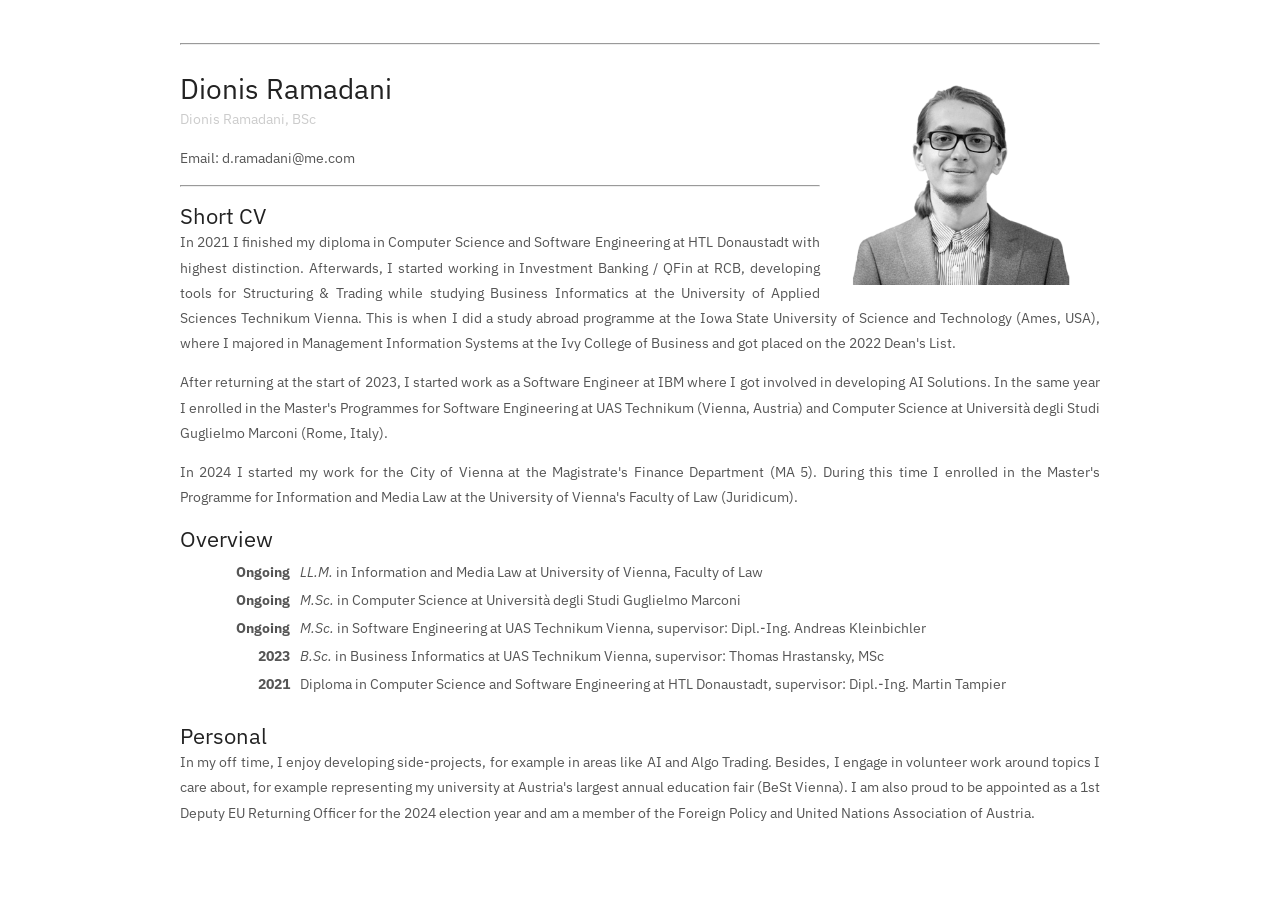
==== index.html @ cc056536 "Added master supervisor" ====
<!DOCTYPE html PUBLIC "-//W3C//DTD XHTML 1.0 Strict//EN" "http://www.w3.org/TR/xhtml1/DTD/xhtml1-strict.dtd">
<html xml:lang="en">

<head>
  <meta http-equiv="Content-Type" content="text/html; charset=utf-8">
  <meta name="keywords" content="">
  <meta name="description" content="">
  <title>Homepage of Dionis Ramadani</title>
  <link rel="icon" type="image/x-icon" href="index_files/favicon.ico">
  <link href='https://fonts.googleapis.com/css?family=IBM Plex Sans' rel='stylesheet'>
  <link href="index_files/style.css" rel="stylesheet" type="text/css" media="screen">

</head>

<body>
  <div id="page">
    <br>
  </div>

  <div id="page">
    <br><hr><br>
    <img src="index_files/Img_RAMA.png" alt="Dionis Ramadani" height="200" width="250">
    <h1>Dionis Ramadani<br></h1>
    <p class="subheading">Dionis Ramadani, BSc<br></p>
    <p>
      Email: d.ramadani@me.com
      <br><hr>
    </p>
  </div>

  <div id="wrapper">

    <div id="page">
      <h3>Short CV</h3>
      <p>In 2021 I finished my diploma in Computer Science and Software
        Engineering at HTL Donaustadt with highest distinction. Afterwards, I
        started working in Investment Banking / QFin at RCB, developing tools for Structuring & Trading while studying
        Business Informatics at the University of Applied Sciences Technikum 
        Vienna. This is when I did a study abroad programme at the Iowa State
        University of Science and Technology (Ames, USA), where I majored in 
        Management Information Systems at the Ivy College of Business and got placed on the 2022 Dean's List.
      </p>
      <p>
        After returning at the start of 2023, I started work as a Software Engineer at IBM where I got
        involved in developing AI Solutions. In the same year I enrolled in the
        Master's Programmes for Software Engineering at UAS Technikum (Vienna, Austria) and
        Computer Science at Università degli Studi Guglielmo Marconi (Rome, Italy). 
      </p>
      <p>
        In 2024 I started my work for the City of Vienna at the Magistrate's
        Finance Department (MA 5). During this time I enrolled in the Master's
        Programme for Information and Media Law at the University of Vienna's
        Faculty of Law (Juridicum).
      </p>
      <h3>Overview<br></h3>
      <div>
        <table border="0" cellpadding="0" cellspacing="10" height="100%" width="101%">
          <tbody>
            <tr>
              <td align="right" valign="top" width="100"><b>Ongoing</b><br></td>
              <td valign="top"><i>LL.M.&nbsp;</i>in Information and Media Law at University of Vienna, Faculty of
                Law&nbsp;</td>
            </tr>
            <tr>
              <td align="right" valign="top" width="100"><b>Ongoing</b></td>
              <td valign="top"><i>M.Sc.&nbsp;</i>in Computer Science at Università degli Studi Guglielmo Marconi
              </td>
            </tr>
            <tr>
              <td align="right" valign="top"><b>Ongoing</b></td>
              <td valign="top"><i>M.Sc.&nbsp;</i>in Software Engineering at UAS Technikum Vienna, supervisor:
                Dipl.-Ing. Andreas Kleinbichler
              </td>
            </tr>
            <tr>
              <td align="right" valign="top"><b>2023</b></td>
              <td valign="top"><i>B.Sc.&nbsp;</i>in Business Informatics at
                UAS Technikum Vienna, supervisor: Thomas Hrastansky, MSc</td>
            </tr>
            <tr>
              <td align="right" valign="top"><b>2021</b></td>
              <td valign="top">Diploma in Computer Science and Software Engineering at HTL Donaustadt, supervisor:
                Dipl.-Ing. Martin Tampier <!-- <br>Thesis: <i>Development of a Gesture-based Human Interface Device via Edge Machine Learning</i> <br>Supervisor:
                Dipl.-Ing. Martin Tampier<br></td> -->
            </tr>
          </tbody>
        </table>
      </div>
      <br>
      <h3>Personal<br></h3>
      <p>
        In my off time, I enjoy developing side-projects, for example in
        areas like AI and Algo Trading.
        Besides, I engage in volunteer work around topics I care about, for
        example representing my university at Austria's largest annual education fair
        (BeSt Vienna).&nbsp;I am also proud to be appointed as a 1st
        Deputy EU Returning Officer for the 2024 election year and am a member
        of the Foreign Policy and United Nations Association of Austria.
        <br>
      </p>
    </div>
  </div>
</body>
</html>
---- index_files/style.css ----
/*
Design by Free CSS Templates
http://www.freecsstemplates.org
Released for free under a Creative Commons Attribution 2.5 License
*/

body {
	margin: 0;
	padding: 0;
	background-color: #FFF; 
	font-family: century gothic, 'IBM Plex Sans', sans-serif;
	font-size: 14px;
	color: #555;
	
}

h1, h2, h3 {
	margin: 0;
	padding: 0;
	font-weight: normal;
	color: #222;
}

h1 {
	font-size: 2em;
}

h2 {
	font-size: 2.4em;
}

h3 {
	font-size: 1.6em;
}

p, ul, ol {
	margin-top: 0;
	line-height: 180%;
	text-align: justify;
}

#my {
    -moz-transform: rotate(180deg);
    -webkit-transform: rotate(180deg);
    transform: rotate(180deg);
}
#my > li {
    -moz-transform: rotate(-180deg);
    -webkit-transform: rotate(-180deg);
    transform: rotate(-180deg);
}



a {
	text-decoration: none;
	color: #117;
}

a:hover {
	text-decoration: underline;
}

img {
	float: right;
	margin: 15px;
}

img.border {
	border: 6px solid #EFF;
}

img.alignleft {
	float: left;
	margin-right: 25px;
}

img.alignright {
	float: right;
}

img.aligncenter {
	margin: 0px auto;
}

#wrapper {
	/*background: url(security.jpg) repeat-x left top;*/
}

/* Header */

#header {
	width: 780px;
	height: 63px;
	margin: 0 auto;
}

#logo {
	float: left;
	width: 660px;
	height: 63px;
}

#logo h1 {
	margin: 0;
	padding: 5px 0px 0px 30px;
}

#logo h1 {
	float: left;
	letter-spacing: -1px;
	text-transform: lowercase;
	text-shadow: #FFF -1px 1px 2px;
	font-family: century gothic, Georgia, "Times New Roman", Times, serif;
	font-size: 42px;
	color: #222;
}

#logo a {
	text-decoration: none;
	color: #222;
}

#search {
	float: right;
	width: 320px;
	height: 63px;
}

#search form {
	padding: 18px 0px 0px 80px;
}

#search fieldset {
	margin: 0;
	padding: 0;
	border: none;
}

#search-text {
	width: 195px;
	padding: 6px 10px;
	border: 1px solid #EEE;
	background: #FFF;
	text-transform: lowercase;
	font: normal 11px century gothic, Arial, Helvetica, sans-serif;
	color: #778;
}

#search-submit {
	display: none;
}

.subheading {
	color:#CCC
}

/* Menu */

#menu {
	width: 780px;
	height: 46px;
	margin: 0 auto;
	padding: 15px 0px 0px 0px;
}

#menu ul {
	margin: 0;
	padding: 0px 0px 0px 4px;
	list-style: none;
	line-height: normal;
}

#menu li {
	float: left;
}

#menu a {
	display: block;
	float: left;
	height: 26px;
	padding: 8px 30px 0px 30px;
	text-decoration: none;
	font-family: century gothic, Arial, Helvetica, sans-serif;
	font-size: 16px;
	color: #111;
	border: none;
}

#menu li.current_page_item {
	background: #12A;
	font-weight: bold;
}

#menu .current_page_item a {
	background: #16A;
	color: #FFF;
}

#menu a:hover {
	text-decoration: none;
}

#splash {
	width: 780px;
	height: 340px;
	margin: 0px auto;
	background: url(images/img06.jpg) no-repeat left top;
}

/* Page */

#page {
	width: 920px;
	margin: 0 auto;
	padding: 0;
 
}

#page-bgtop {
}

#page-bgbtm {
	margin: 0px;
	padding: 20px 30px 0px 30px;
}

/* Content */

#content {
	float: left;
	width: 540px;
	padding: 0px 0px 0px 20px;
}

.post {
	padding-top: 20px;
	padding-bottom: 10px;
}

.post .title {
	margin: 0px;
	padding-bottom: 10px;
	letter-spacing: -1px;
}

.post .title a {
	color: #222;
	text-decoration: none;
	border: none;
}

.post .meta {
	border-top: 1px solid #EEE;
	border-bottom: 1px solid #EEE;
	padding: 5px 0px;
	text-align: left;
	font-family: century gothic, Arial, Helvetica, sans-serif;
	font-size: 11px;
	font-style: italic;
}

.post .meta a {
}

.post .entry {
	text-align: justify;
	margin-bottom: 25px;
	padding: 10px 0px 10px 0px;
}

.links {
	display: block;
	width: 96px;
	padding: 2px 0px 2px 0px;
	background: #A30;
	text-align: center;
	text-transform: uppercase;
	font-size: 10px;
	color: #FFF;
}

/* Sidebar */

#sidebar {
	float: right;
	width: 330px;
	padding: 20px 0px 0px 0px;
}

#sidebar ul {
	margin: 0;
	padding: 0;
	list-style: none;
}

#sidebar li {
	margin: 0;
	padding: 0;
}

#sidebar li ul {
	margin: 0px 15px;
	padding-bottom: 30px;
}

#sidebar li li {
	padding-left: 15px;
	line-height: 35px;
	border-bottom: 1px solid #EEE;
}

#sidebar li li span {
	display: block;
	margin-top: -20px;
	padding: 0;
	font-size: 11px;
	font-style: italic;
}

#sidebar h2 {
	height: 38px;
	margin-bottom: 20px;
	padding: 12px 0px 0px 15px;
	letter-spacing: -1px;
	font-size: 28px;
	color: #222;
}

#sidebar p {
	margin: 0 0px;
	padding: 0px 20px 20px 20px;
	text-align: justify;
}

#sidebar a {
	border: none;
}

#sidebar a:hover {
	text-decoration: underline;
}

/* Calendar */

#calendar {
}

#calendar_wrap {
	padding: 20px;
}

#calendar table {
	width: 100%;
}

#calendar tbody td {
	text-align: center;
}

#calendar #next {
	text-align: right;
}

/* Footer */

#footer-wrapper {
	overflow: hidden;
	padding: 0px 0px 0px 0px;
	background: #222 url(images/img02.jpg) repeat-x left top;
}

#footer {
	clear: both;
	width: 980px;
	height: 100px;
	margin: 20px auto 0px auto;
	font-family: century gothic, Arial, Helvetica, sans-serif;
}

#footer p {
	margin: 0;
	padding: 30px 0px 0px 0px;
	line-height: normal;
	font-size: 10px;
	text-transform: uppercase;
	text-align: center;
	color: #654;
}

#footer a {
	color: #654;
}


#three-columns {
	width: 900px;
	margin: 0px auto 30px auto;
	padding: 50px 0px 30px 0px;
}

#three-columns ul {
	margin: 0px;
	padding: 0px;
	list-style: none;
}

#three-columns li {
	padding: 4px 0px 6px 0px;
	border-bottom: 1px solid #221;
}

#three-columns h2 {
 	padding: 0px 0px 20px 0px;
	font-size: 28px;
	color: #BA9;
}

#column1 {
	float: left;
	width: 280px;
	margin-right: 30px;
}

#column2 {
	float: left;
	width: 280px;
}

#column3 {
	float: right;
	width: 280px;
}
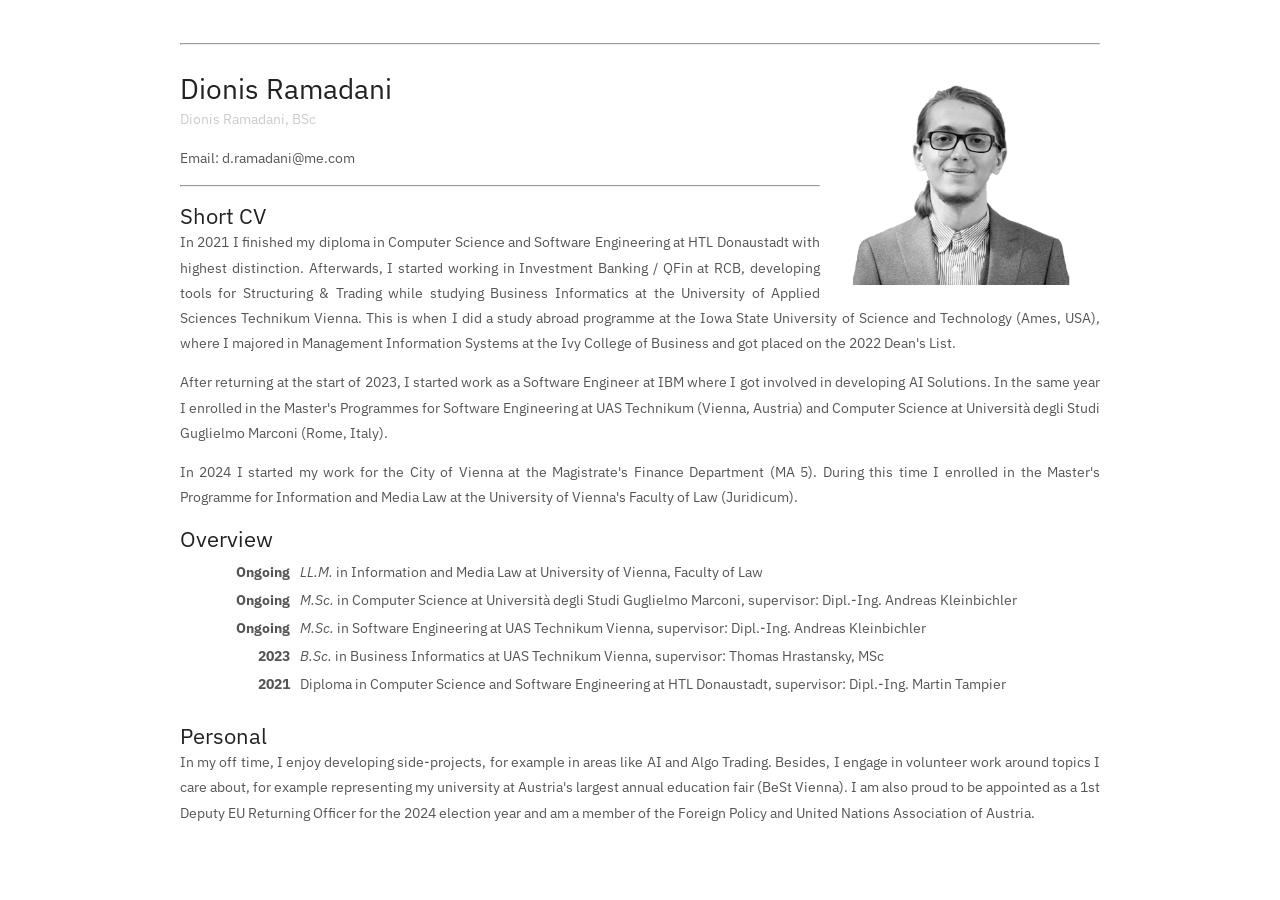
==== commit 522c4b3b: "Added supervisor for Marconi" ====
--- a/index.html
+++ b/index.html
@@ -63,7 +63,8 @@
             </tr>
             <tr>
               <td align="right" valign="top" width="100"><b>Ongoing</b></td>
-              <td valign="top"><i>M.Sc.&nbsp;</i>in Computer Science at Università degli Studi Guglielmo Marconi
+              <td valign="top"><i>M.Sc.&nbsp;</i>in Computer Science at Università degli Studi Guglielmo Marconi, supervisor:
+                Dipl.-Ing. Andreas Kleinbichler
               </td>
             </tr>
             <tr>
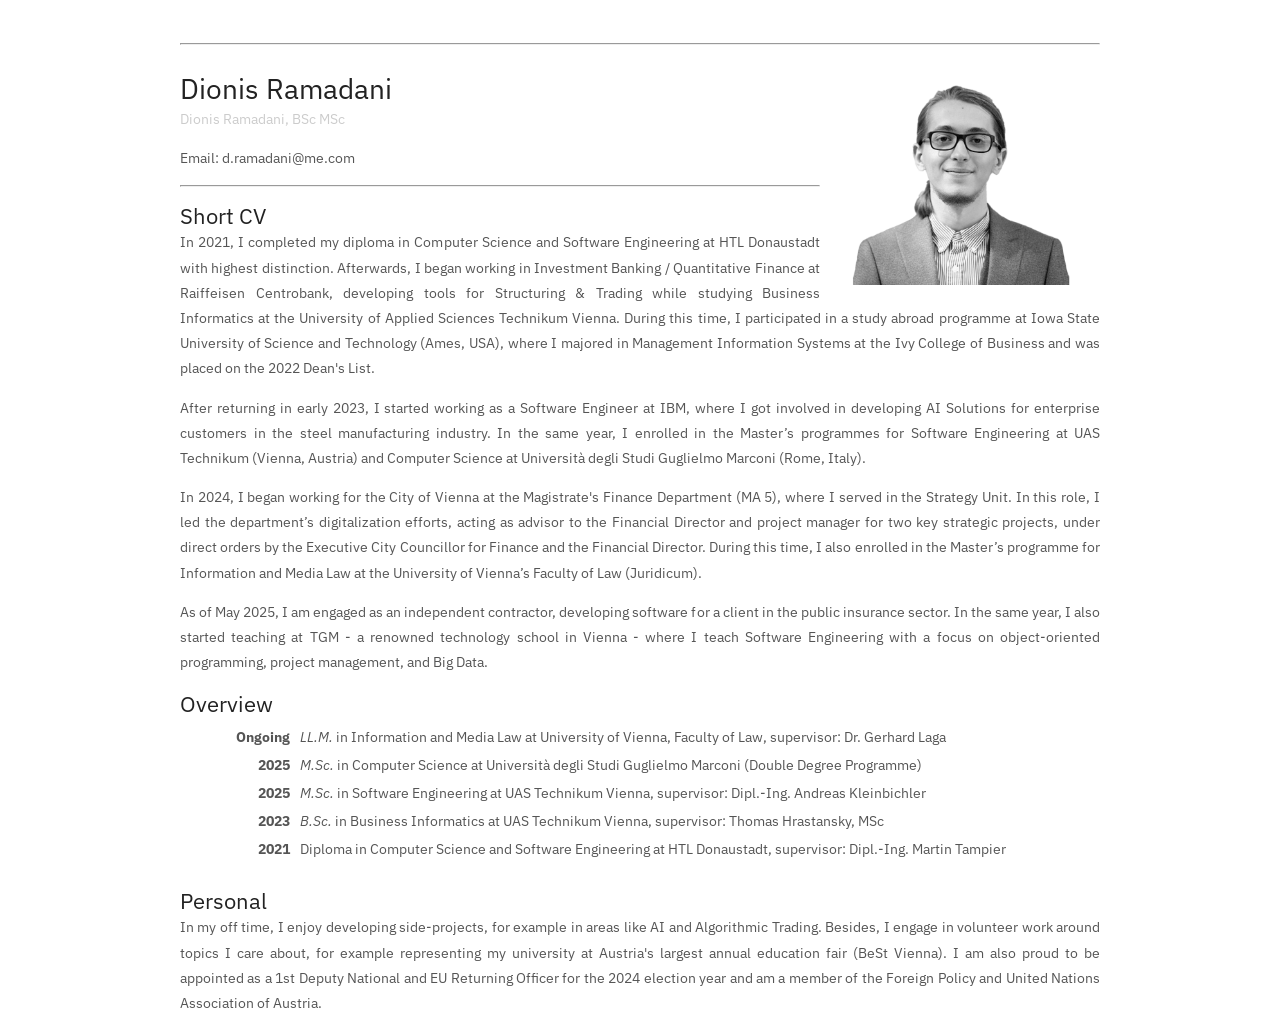
==== commit 708084f2: "June Updates" ====
--- a/index.html
+++ b/index.html
@@ -21,7 +21,7 @@
     <br><hr><br>
     <img src="index_files/Img_RAMA.png" alt="Dionis Ramadani" height="200" width="250">
     <h1>Dionis Ramadani<br></h1>
-    <p class="subheading">Dionis Ramadani, BSc<br></p>
+    <p class="subheading">Dionis Ramadani, BSc MSc<br></p>
     <p>
       Email: d.ramadani@me.com
       <br><hr>
@@ -32,25 +32,26 @@
 
     <div id="page">
       <h3>Short CV</h3>
-      <p>In 2021 I finished my diploma in Computer Science and Software
-        Engineering at HTL Donaustadt with highest distinction. Afterwards, I
-        started working in Investment Banking / QFin at RCB, developing tools for Structuring & Trading while studying
-        Business Informatics at the University of Applied Sciences Technikum 
-        Vienna. This is when I did a study abroad programme at the Iowa State
-        University of Science and Technology (Ames, USA), where I majored in 
-        Management Information Systems at the Ivy College of Business and got placed on the 2022 Dean's List.
+      <p>
+        In 2021, I completed my diploma in Computer Science and Software Engineering at HTL Donaustadt with highest distinction. 
+        Afterwards, I began working in Investment Banking / Quantitative Finance at Raiffeisen Centrobank, developing tools for Structuring & Trading while studying 
+        Business Informatics at the University of Applied Sciences Technikum Vienna. During this time, I participated in a study abroad programme at Iowa State University of Science and Technology (Ames, USA), 
+        where I majored in Management Information Systems at the Ivy College of Business and was placed on the 2022 Dean's List.
       </p>
       <p>
-        After returning at the start of 2023, I started work as a Software Engineer at IBM where I got
-        involved in developing AI Solutions. In the same year I enrolled in the
-        Master's Programmes for Software Engineering at UAS Technikum (Vienna, Austria) and
-        Computer Science at Università degli Studi Guglielmo Marconi (Rome, Italy). 
+        After returning in early 2023, I started working as a Software Engineer at IBM, where I got involved in developing AI Solutions for enterprise customers in the steel manufacturing industry. 
+        In the same year, I enrolled in the Master’s programmes for Software Engineering at UAS Technikum (Vienna, Austria) and 
+        Computer Science at Università degli Studi Guglielmo Marconi (Rome, Italy).
       </p>
       <p>
-        In 2024 I started my work for the City of Vienna at the Magistrate's
-        Finance Department (MA 5). During this time I enrolled in the Master's
-        Programme for Information and Media Law at the University of Vienna's
-        Faculty of Law (Juridicum).
+        In 2024, I began working for the City of Vienna at the Magistrate's Finance Department (MA 5), where I served in the Strategy Unit. 
+        In this role, I led the department’s digitalization efforts, acting as advisor to the Financial Director and project manager for two key strategic projects, 
+        under direct orders by the Executive City Councillor for Finance and the Financial Director. 
+        During this time, I also enrolled in the Master’s programme for Information and Media Law at the University of Vienna’s Faculty of Law (Juridicum).
+      </p>
+      <p>
+        As of May 2025, I am engaged as an independent contractor, developing software for a client in the public insurance sector. 
+        In the same year, I also started teaching at TGM - a renowned technology school in Vienna - where I teach Software Engineering with a focus on object-oriented programming, project management, and Big Data.
       </p>
       <h3>Overview<br></h3>
       <div>
@@ -59,16 +60,16 @@
             <tr>
               <td align="right" valign="top" width="100"><b>Ongoing</b><br></td>
               <td valign="top"><i>LL.M.&nbsp;</i>in Information and Media Law at University of Vienna, Faculty of
-                Law&nbsp;</td>
+                Law, supervisor:
+                Dr. Gerhard Laga</td>
             </tr>
             <tr>
-              <td align="right" valign="top" width="100"><b>Ongoing</b></td>
-              <td valign="top"><i>M.Sc.&nbsp;</i>in Computer Science at Università degli Studi Guglielmo Marconi, supervisor:
-                Dipl.-Ing. Andreas Kleinbichler
+              <td align="right" valign="top" width="100"><b>2025</b></td>
+              <td valign="top"><i>M.Sc.&nbsp;</i>in Computer Science at Università degli Studi Guglielmo Marconi (Double Degree Programme)
               </td>
             </tr>
             <tr>
-              <td align="right" valign="top"><b>Ongoing</b></td>
+              <td align="right" valign="top"><b>2025</b></td>
               <td valign="top"><i>M.Sc.&nbsp;</i>in Software Engineering at UAS Technikum Vienna, supervisor:
                 Dipl.-Ing. Andreas Kleinbichler
               </td>
@@ -91,11 +92,11 @@
       <h3>Personal<br></h3>
       <p>
         In my off time, I enjoy developing side-projects, for example in
-        areas like AI and Algo Trading.
+        areas like AI and Algorithmic Trading.
         Besides, I engage in volunteer work around topics I care about, for
         example representing my university at Austria's largest annual education fair
         (BeSt Vienna).&nbsp;I am also proud to be appointed as a 1st
-        Deputy EU Returning Officer for the 2024 election year and am a member
+        Deputy National and EU Returning Officer for the 2024 election year and am a member
         of the Foreign Policy and United Nations Association of Austria.
         <br>
       </p>
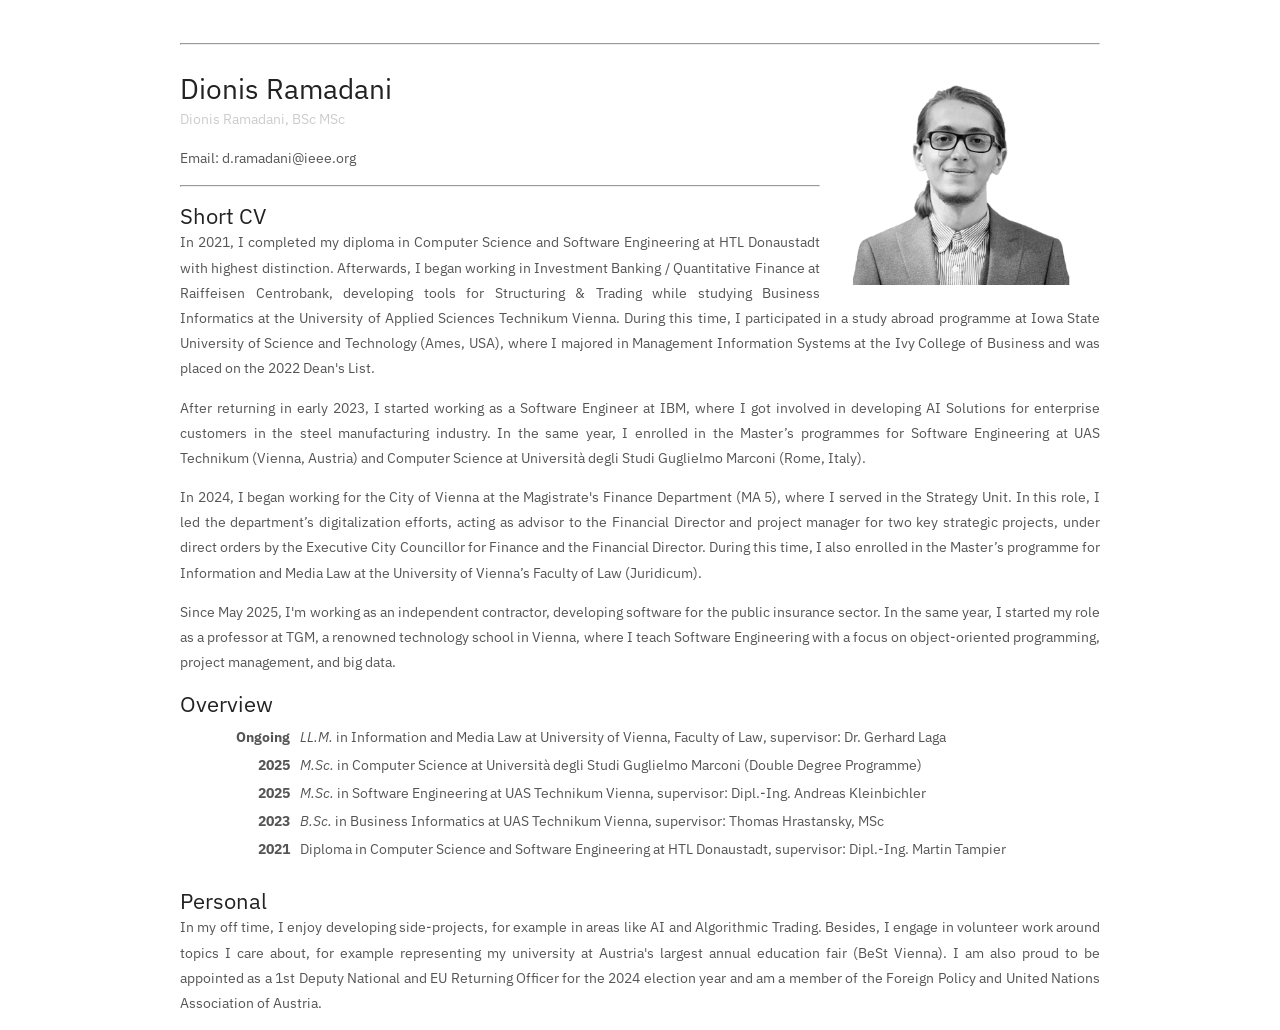
==== commit 5f9782e9: "Minor changes, changed e-mail" ====
--- a/index.html
+++ b/index.html
@@ -23,7 +23,7 @@
     <h1>Dionis Ramadani<br></h1>
     <p class="subheading">Dionis Ramadani, BSc MSc<br></p>
     <p>
-      Email: d.ramadani@me.com
+      Email: d.ramadani@ieee.org
       <br><hr>
     </p>
   </div>
@@ -50,9 +50,8 @@
         During this time, I also enrolled in the Master’s programme for Information and Media Law at the University of Vienna’s Faculty of Law (Juridicum).
       </p>
       <p>
-        As of May 2025, I am engaged as an independent contractor, developing software for a client in the public insurance sector. 
-        In the same year, I also started teaching at TGM - a renowned technology school in Vienna - where I teach Software Engineering with a focus on object-oriented programming, project management, and Big Data.
-      </p>
+        Since May 2025, I'm working as an independent contractor, developing software for the public insurance sector. 
+        In the same year, I started my role as a professor at TGM, a renowned technology school in Vienna, where I teach Software Engineering with a focus on object-oriented programming, project management, and big data.</p>
       <h3>Overview<br></h3>
       <div>
         <table border="0" cellpadding="0" cellspacing="10" height="100%" width="101%">
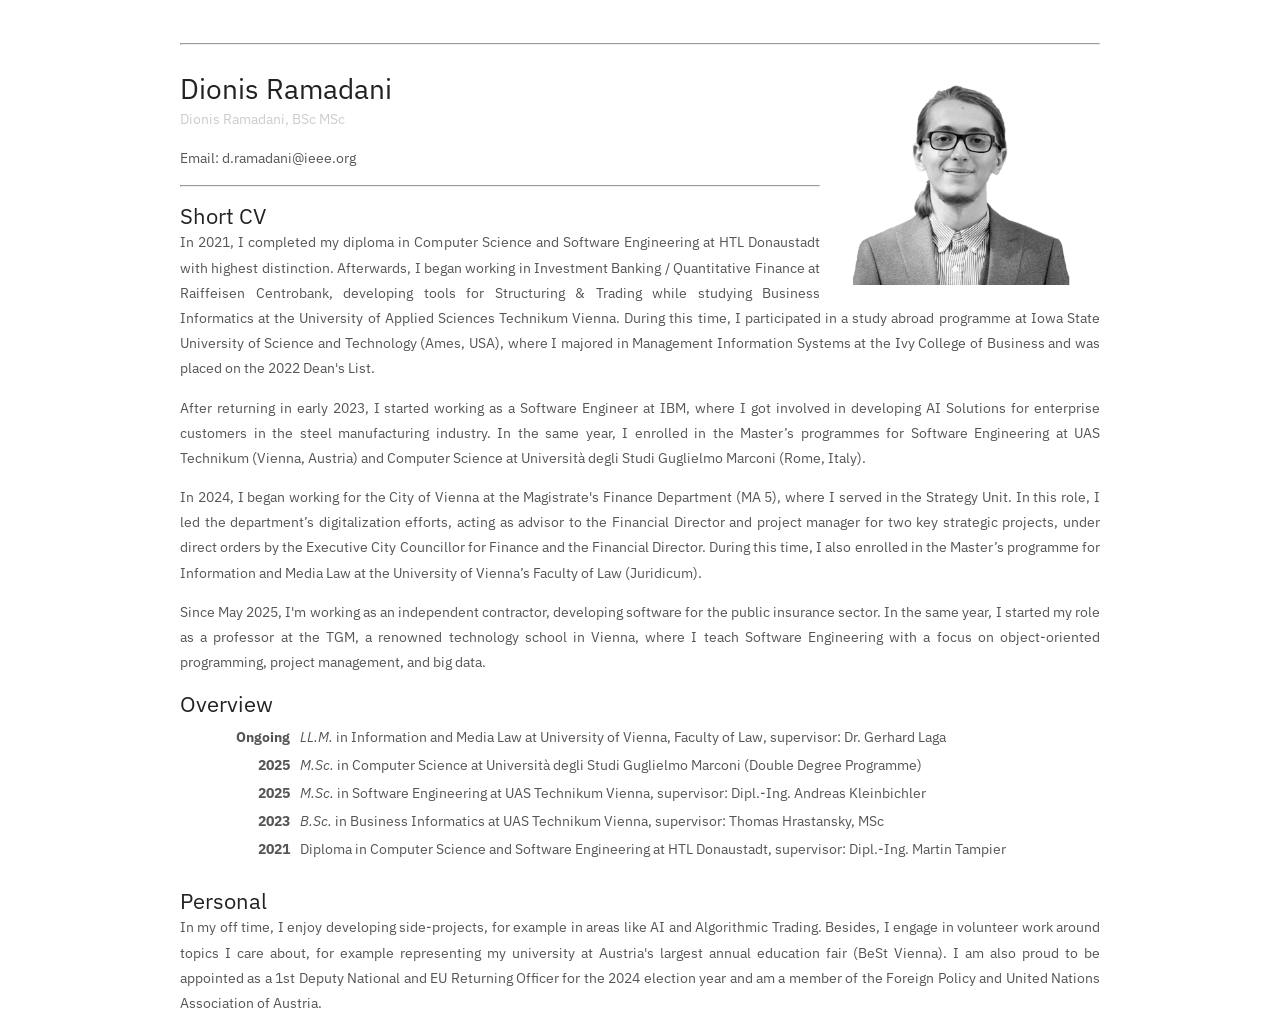
==== commit e38a0dbd: "Added 'the'" ====
--- a/index.html
+++ b/index.html
@@ -51,7 +51,7 @@
       </p>
       <p>
         Since May 2025, I'm working as an independent contractor, developing software for the public insurance sector. 
-        In the same year, I started my role as a professor at TGM, a renowned technology school in Vienna, where I teach Software Engineering with a focus on object-oriented programming, project management, and big data.</p>
+        In the same year, I started my role as a professor at the TGM, a renowned technology school in Vienna, where I teach Software Engineering with a focus on object-oriented programming, project management, and big data.</p>
       <h3>Overview<br></h3>
       <div>
         <table border="0" cellpadding="0" cellspacing="10" height="100%" width="101%">
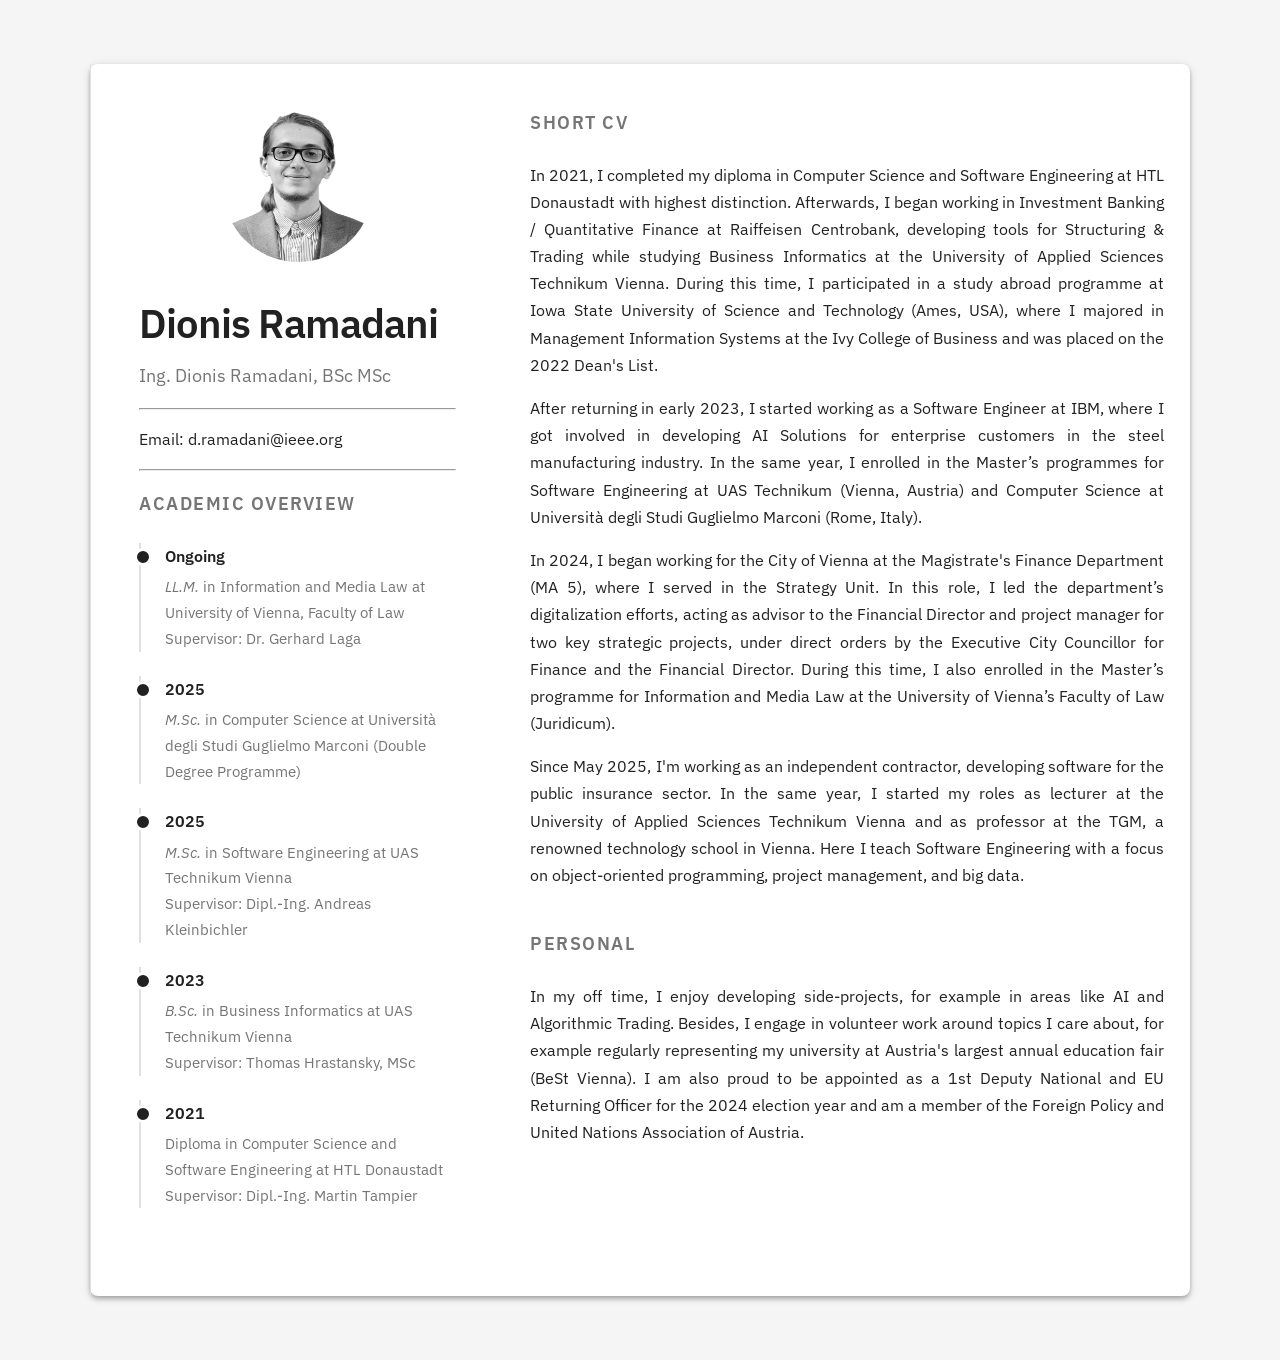
==== commit 2b3d1a38: "Layout changes" ====
--- a/index.html
+++ b/index.html
@@ -1,105 +1,96 @@
-<!DOCTYPE html PUBLIC "-//W3C//DTD XHTML 1.0 Strict//EN" "http://www.w3.org/TR/xhtml1/DTD/xhtml1-strict.dtd">
-<html xml:lang="en">
+<!DOCTYPE html>
+<html lang="en">
+<head>
+    <meta charset="UTF-8">
+    <meta name="viewport" content="width=device-width, initial-scale=1.0">
+    <title>Homepage of Dionis Ramadani</title>
+    <link rel="icon" type="image/x-icon" href="index_files/favicon.ico">
+    <link href='https://fonts.googleapis.com/css?family=IBM+Plex+Sans:400,600' rel='stylesheet'>
+    <link href="index_files/style.css" rel="stylesheet" type="text/css" media="screen">
+</head>
+<body>
 
-<head>
-  <meta http-equiv="Content-Type" content="text/html; charset=utf-8">
-  <meta name="keywords" content="">
-  <meta name="description" content="">
-  <title>Homepage of Dionis Ramadani</title>
-  <link rel="icon" type="image/x-icon" href="index_files/favicon.ico">
-  <link href='https://fonts.googleapis.com/css?family=IBM Plex Sans' rel='stylesheet'>
-  <link href="index_files/style.css" rel="stylesheet" type="text/css" media="screen">
+    <div class="resume-container">
 
-</head>
+        <div class="sidebar">
+            <img src="index_files/Img_RAMA.png" alt="Dionis Ramadani" class="profile-picture">
+            <h1>Dionis Ramadani</h1>
+            <p class="subheading">Ing. Dionis Ramadani, BSc MSc</p>
+            <hr>
+            <p>Email: d.ramadani@ieee.org</p>
+            <hr>
 
-<body>
-  <div id="page">
-    <br>
-  </div>
+              <section>
+                <h3>Academic Overview</h3>
+                <div class="education-list">
+                    <div class="education-item">
+                        <div class="education-date">Ongoing</div>
+                        <div class="education-details">
+                            <em>LL.M.</em> in Information and Media Law at University of Vienna, Faculty of Law
+                            <br>
+                            Supervisor: Dr. Gerhard Laga
+                        </div>
+                    </div>
+                    <div class="education-item">
+                        <div class="education-date">2025</div>
+                        <div class="education-details">
+                            <em>M.Sc.</em> in Computer Science at Università degli Studi Guglielmo Marconi (Double Degree Programme)
+                        </div>
+                    </div>
+                    <div class="education-item">
+                        <div class="education-date">2025</div>
+                        <div class="education-details">
+                            <em>M.Sc.</em> in Software Engineering at UAS Technikum Vienna
+                            <br>
+                            Supervisor: Dipl.-Ing. Andreas Kleinbichler
+                        </div>
+                    </div>
+                    <div class="education-item">
+                        <div class="education-date">2023</div>
+                        <div class="education-details">
+                            <em>B.Sc.</em> in Business Informatics at UAS Technikum Vienna
+                            <br>
+                            Supervisor: Thomas Hrastansky, MSc
+                        </div>
+                    </div>
+                    <div class="education-item">
+                        <div class="education-date">2021</div>
+                        <div class="education-details">
+                            Diploma in Computer Science and Software Engineering at HTL Donaustadt
+                            <br>
+                            Supervisor: Dipl.-Ing. Martin Tampier
+                        </div>
+                    </div>
+                </div>
+            </section>
+        </div>
 
-  <div id="page">
-    <br><hr><br>
-    <img src="index_files/Img_RAMA.png" alt="Dionis Ramadani" height="200" width="250">
-    <h1>Dionis Ramadani<br></h1>
-    <p class="subheading">Dionis Ramadani, BSc MSc<br></p>
-    <p>
-      Email: d.ramadani@ieee.org
-      <br><hr>
-    </p>
-  </div>
+        <main class="main-content">
+            <section>
+                <h3>Short CV</h3>
+                <p>
+                    In 2021, I completed my diploma in Computer Science and Software Engineering at HTL Donaustadt with highest distinction. Afterwards, I began working in Investment Banking / Quantitative Finance at Raiffeisen Centrobank, developing tools for Structuring & Trading while studying Business Informatics at the University of Applied Sciences Technikum Vienna. During this time, I participated in a study abroad programme at Iowa State University of Science and Technology (Ames, USA), where I majored in Management Information Systems at the Ivy College of Business and was placed on the 2022 Dean's List.
+                </p>
+                <p>
+                    After returning in early 2023, I started working as a Software Engineer at IBM, where I got involved in developing AI Solutions for enterprise customers in the steel manufacturing industry. In the same year, I enrolled in the Master’s programmes for Software Engineering at UAS Technikum (Vienna, Austria) and Computer Science at Università degli Studi Guglielmo Marconi (Rome, Italy).
+                </p>
+                <p>
+                    In 2024, I began working for the City of Vienna at the Magistrate's Finance Department (MA 5), where I served in the Strategy Unit. In this role, I led the department’s digitalization efforts, acting as advisor to the Financial Director and project manager for two key strategic projects, under direct orders by the Executive City Councillor for Finance and the Financial Director. During this time, I also enrolled in the Master’s programme for Information and Media Law at the University of Vienna’s Faculty of Law (Juridicum).
+                </p>
+                <p>
+                    Since May 2025, I'm working as an independent contractor, developing software for the public insurance sector. In the same year, I started my roles as lecturer at the University of Applied Sciences Technikum Vienna and as professor at the TGM, a renowned technology school in Vienna. Here I teach Software Engineering with a focus on object-oriented programming, project management, and big data.
+                </p>
+            </section>
 
-  <div id="wrapper">
+            <section>
+                <h3>Personal</h3>
+                <p>
+                    In my off time, I enjoy developing side-projects, for example in areas like AI and Algorithmic Trading. Besides, I engage in volunteer work around topics I care about, for example regularly representing my university at Austria's largest annual education fair (BeSt Vienna). I am also proud to be appointed as a 1st Deputy National and EU Returning Officer for the 2024 election year and am a member of the Foreign Policy and United Nations Association of Austria.
+                </p>
+            </section>
+        </main>
 
-    <div id="page">
-      <h3>Short CV</h3>
-      <p>
-        In 2021, I completed my diploma in Computer Science and Software Engineering at HTL Donaustadt with highest distinction. 
-        Afterwards, I began working in Investment Banking / Quantitative Finance at Raiffeisen Centrobank, developing tools for Structuring & Trading while studying 
-        Business Informatics at the University of Applied Sciences Technikum Vienna. During this time, I participated in a study abroad programme at Iowa State University of Science and Technology (Ames, USA), 
-        where I majored in Management Information Systems at the Ivy College of Business and was placed on the 2022 Dean's List.
-      </p>
-      <p>
-        After returning in early 2023, I started working as a Software Engineer at IBM, where I got involved in developing AI Solutions for enterprise customers in the steel manufacturing industry. 
-        In the same year, I enrolled in the Master’s programmes for Software Engineering at UAS Technikum (Vienna, Austria) and 
-        Computer Science at Università degli Studi Guglielmo Marconi (Rome, Italy).
-      </p>
-      <p>
-        In 2024, I began working for the City of Vienna at the Magistrate's Finance Department (MA 5), where I served in the Strategy Unit. 
-        In this role, I led the department’s digitalization efforts, acting as advisor to the Financial Director and project manager for two key strategic projects, 
-        under direct orders by the Executive City Councillor for Finance and the Financial Director. 
-        During this time, I also enrolled in the Master’s programme for Information and Media Law at the University of Vienna’s Faculty of Law (Juridicum).
-      </p>
-      <p>
-        Since May 2025, I'm working as an independent contractor, developing software for the public insurance sector. 
-        In the same year, I started my role as a professor at the TGM, a renowned technology school in Vienna, where I teach Software Engineering with a focus on object-oriented programming, project management, and big data.</p>
-      <h3>Overview<br></h3>
-      <div>
-        <table border="0" cellpadding="0" cellspacing="10" height="100%" width="101%">
-          <tbody>
-            <tr>
-              <td align="right" valign="top" width="100"><b>Ongoing</b><br></td>
-              <td valign="top"><i>LL.M.&nbsp;</i>in Information and Media Law at University of Vienna, Faculty of
-                Law, supervisor:
-                Dr. Gerhard Laga</td>
-            </tr>
-            <tr>
-              <td align="right" valign="top" width="100"><b>2025</b></td>
-              <td valign="top"><i>M.Sc.&nbsp;</i>in Computer Science at Università degli Studi Guglielmo Marconi (Double Degree Programme)
-              </td>
-            </tr>
-            <tr>
-              <td align="right" valign="top"><b>2025</b></td>
-              <td valign="top"><i>M.Sc.&nbsp;</i>in Software Engineering at UAS Technikum Vienna, supervisor:
-                Dipl.-Ing. Andreas Kleinbichler
-              </td>
-            </tr>
-            <tr>
-              <td align="right" valign="top"><b>2023</b></td>
-              <td valign="top"><i>B.Sc.&nbsp;</i>in Business Informatics at
-                UAS Technikum Vienna, supervisor: Thomas Hrastansky, MSc</td>
-            </tr>
-            <tr>
-              <td align="right" valign="top"><b>2021</b></td>
-              <td valign="top">Diploma in Computer Science and Software Engineering at HTL Donaustadt, supervisor:
-                Dipl.-Ing. Martin Tampier <!-- <br>Thesis: <i>Development of a Gesture-based Human Interface Device via Edge Machine Learning</i> <br>Supervisor:
-                Dipl.-Ing. Martin Tampier<br></td> -->
-            </tr>
-          </tbody>
-        </table>
-      </div>
-      <br>
-      <h3>Personal<br></h3>
-      <p>
-        In my off time, I enjoy developing side-projects, for example in
-        areas like AI and Algorithmic Trading.
-        Besides, I engage in volunteer work around topics I care about, for
-        example representing my university at Austria's largest annual education fair
-        (BeSt Vienna).&nbsp;I am also proud to be appointed as a 1st
-        Deputy National and EU Returning Officer for the 2024 election year and am a member
-        of the Foreign Policy and United Nations Association of Austria.
-        <br>
-      </p>
     </div>
-  </div>
+
 </body>
 </html>
--- a/index_files/style.css
+++ b/index_files/style.css
@@ -1,434 +1,178 @@
-
-/*
-Design by Free CSS Templates
-http://www.freecsstemplates.org
-Released for free under a Creative Commons Attribution 2.5 License
-*/
-
-body {
-	margin: 0;
-	padding: 0;
-	background-color: #FFF; 
-	font-family: century gothic, 'IBM Plex Sans', sans-serif;
-	font-size: 14px;
-	color: #555;
-	
+/* ---- 1. SETUP & VARIABLES (MATERIAL GREY PALETTE) ---- */
+:root {
+    --text-primary: #212121;       /* Near black for high-contrast text */
+    --text-secondary: #757575;     /* Medium grey for subtitles and less important text */
+    --surface-color: #ffffff;      /* The "card" or "paper" color */
+    --background-color: #f5f5f5;   /* The light grey background the card sits on */
+    --divider-color: #e0e0e0;      /* A subtle color for borders and lines */
 }
 
-h1, h2, h3 {
-	margin: 0;
-	padding: 0;
-	font-weight: normal;
-	color: #222;
+/* ---- 2. GENERAL BODY & FONT STYLING ---- */
+body {
+    font-family: 'IBM Plex Sans', -apple-system, BlinkMacSystemFont, "Segoe UI", Roboto, Helvetica, Arial, sans-serif;
+    line-height: 1.7;
+    background-color: var(--background-color);
+    color: var(--text-primary);
+    margin: 0;
+    padding: 32px; /* Using an 8px grid multiple */
+    -webkit-font-smoothing: antialiased;
+    -moz-osx-font-smoothing: grayscale;
+}
+
+/* ---- 3. MAIN LAYOUT CONTAINER (THE "CARD") ---- */
+.resume-container {
+    max-width: 1100px;
+    margin: 32px auto;
+    background-color: var(--surface-color);
+    /* Material Design "Elevation" - dp2 shadow */
+    box-shadow: 0 2px 4px -1px rgba(0,0,0,0.2), 
+                0 4px 5px 0 rgba(0,0,0,0.14), 
+                0 1px 10px 0 rgba(0,0,0,0.12);
+    border-radius: 8px; /* Softer radius */
+    display: flex;
+}
+
+/* ---- 4. MAIN CONTENT & SIDEBAR ---- */
+.main-content {
+    flex: 2;
+    padding: 26px;
+}
+
+.sidebar {
+    flex: 1;
+    padding: 48px;
+    border-left: 1px solid var(--divider-color);
+}
+
+/* ---- 5. TYPOGRAPHY & SECTION STYLING ---- */
+section {
+    margin-bottom: 40px;
 }
 
 h1 {
-	font-size: 2em;
-}
-
-h2 {
-	font-size: 2.4em;
+    font-size: 2.5em;
+    font-weight: 600;
+    margin-bottom: 4px;
+    letter-spacing: -1px;
 }
 
 h3 {
-	font-size: 1.6em;
+    font-size: 1.1em;
+    font-weight: 600;
+    color: var(--text-secondary);
+    margin-bottom: 24px;
+    /* Material Design pattern for section headers */
+    text-transform: uppercase;
+    letter-spacing: 1.5px;
 }
 
-p, ul, ol {
-	margin-top: 0;
-	line-height: 180%;
-	text-align: justify;
+p {
+    text-align: justify;
+    margin-bottom: 1em;
 }
-
-#my {
-    -moz-transform: rotate(180deg);
-    -webkit-transform: rotate(180deg);
-    transform: rotate(180deg);
-}
-#my > li {
-    -moz-transform: rotate(-180deg);
-    -webkit-transform: rotate(-180deg);
-    transform: rotate(-180deg);
+.main-content p {
+    color: var(--text-primary); /* Primary text in the main body */
 }
 
 
-
-a {
-	text-decoration: none;
-	color: #117;
+.subheading {
+    color: var(--text-secondary);
+    font-weight: 400;
+    margin-top: 0;
+    font-size: 1.1em;
 }
 
-a:hover {
-	text-decoration: underline;
+/* ---- 6. SIDEBAR ELEMENTS ---- */
+.profile-picture {
+    width: 150px;
+    height: 150px;
+    border-radius: 50%;
+    object-fit: cover;
+    display: block;
+    margin: 0 auto 24px;
 }
 
-img {
-	float: right;
-	margin: 15px;
+.contact-info {
+    margin-top: 32px;
+    margin-bottom: 32px; /* Added for spacing */
 }
 
-img.border {
-	border: 6px solid #EFF;
+.contact-info p {
+    text-align: left;
+    display: flex;
+    align-items: center;
+    margin-bottom: 16px;
+    font-size: 0.95em;
+    color: var(--text-primary);
 }
 
-img.alignleft {
-	float: left;
-	margin-right: 25px;
+.contact-info .icon {
+    color: var(--text-secondary);
+    font-size: 1.2em;
+    width: 32px;
+    text-align: center;
+    margin-right: 16px;
 }
 
-img.alignright {
-	float: right;
+/* ---- 7. EDUCATION LIST STYLING ---- */
+.education-list {
+  display: flex;
+  flex-direction: column;
+  gap: 24px; /* Increased gap for clarity */
 }
 
-img.aligncenter {
-	margin: 0px auto;
+.education-item {
+  padding-left: 24px;
+  border-left: 2px solid var(--divider-color);
+  position: relative;
 }
 
-#wrapper {
-	/*background: url(security.jpg) repeat-x left top;*/
+.education-item::before {
+    content: '';
+    position: absolute;
+    left: -7px;
+    top: 5px;
+    width: 12px;
+    height: 12px;
+    background-color: var(--text-primary);
+    border-radius: 50%;
+    border: 3px solid var(--surface-color);
 }
 
-/* Header */
-
-#header {
-	width: 780px;
-	height: 63px;
-	margin: 0 auto;
+.education-date {
+  font-weight: 600;
+  color: var(--text-primary);
+  margin-bottom: 4px;
 }
 
-#logo {
-	float: left;
-	width: 660px;
-	height: 63px;
+.education-details {
+  color: var(--text-secondary);
+  font-size: 0.95em;
 }
 
-#logo h1 {
-	margin: 0;
-	padding: 5px 0px 0px 30px;
-}
+/* ---- 8. MOBILE RESPONSIVE STYLES ---- */
+@media (max-width: 900px) {
+    body { padding: 0; }
+    
+    .resume-container {
+        flex-direction: column;
+        margin: 0;
+        border-radius: 0;
+        box-shadow: none; /* No shadow on mobile */
+    }
+    
+    .sidebar {
+        order: -1;
+        border-left: none;
+        border-bottom: 1px solid var(--divider-color);
+        text-align: center;
+    }
 
-#logo h1 {
-	float: left;
-	letter-spacing: -1px;
-	text-transform: lowercase;
-	text-shadow: #FFF -1px 1px 2px;
-	font-family: century gothic, Georgia, "Times New Roman", Times, serif;
-	font-size: 42px;
-	color: #222;
-}
+    .contact-info p {
+        justify-content: center;
+    }
 
-#logo a {
-	text-decoration: none;
-	color: #222;
-}
-
-#search {
-	float: right;
-	width: 320px;
-	height: 63px;
-}
-
-#search form {
-	padding: 18px 0px 0px 80px;
-}
-
-#search fieldset {
-	margin: 0;
-	padding: 0;
-	border: none;
-}
-
-#search-text {
-	width: 195px;
-	padding: 6px 10px;
-	border: 1px solid #EEE;
-	background: #FFF;
-	text-transform: lowercase;
-	font: normal 11px century gothic, Arial, Helvetica, sans-serif;
-	color: #778;
-}
-
-#search-submit {
-	display: none;
-}
-
-.subheading {
-	color:#CCC
-}
-
-/* Menu */
-
-#menu {
-	width: 780px;
-	height: 46px;
-	margin: 0 auto;
-	padding: 15px 0px 0px 0px;
-}
-
-#menu ul {
-	margin: 0;
-	padding: 0px 0px 0px 4px;
-	list-style: none;
-	line-height: normal;
-}
-
-#menu li {
-	float: left;
-}
-
-#menu a {
-	display: block;
-	float: left;
-	height: 26px;
-	padding: 8px 30px 0px 30px;
-	text-decoration: none;
-	font-family: century gothic, Arial, Helvetica, sans-serif;
-	font-size: 16px;
-	color: #111;
-	border: none;
-}
-
-#menu li.current_page_item {
-	background: #12A;
-	font-weight: bold;
-}
-
-#menu .current_page_item a {
-	background: #16A;
-	color: #FFF;
-}
-
-#menu a:hover {
-	text-decoration: none;
-}
-
-#splash {
-	width: 780px;
-	height: 340px;
-	margin: 0px auto;
-	background: url(images/img06.jpg) no-repeat left top;
-}
-
-/* Page */
-
-#page {
-	width: 920px;
-	margin: 0 auto;
-	padding: 0;
- 
-}
-
-#page-bgtop {
-}
-
-#page-bgbtm {
-	margin: 0px;
-	padding: 20px 30px 0px 30px;
-}
-
-/* Content */
-
-#content {
-	float: left;
-	width: 540px;
-	padding: 0px 0px 0px 20px;
-}
-
-.post {
-	padding-top: 20px;
-	padding-bottom: 10px;
-}
-
-.post .title {
-	margin: 0px;
-	padding-bottom: 10px;
-	letter-spacing: -1px;
-}
-
-.post .title a {
-	color: #222;
-	text-decoration: none;
-	border: none;
-}
-
-.post .meta {
-	border-top: 1px solid #EEE;
-	border-bottom: 1px solid #EEE;
-	padding: 5px 0px;
-	text-align: left;
-	font-family: century gothic, Arial, Helvetica, sans-serif;
-	font-size: 11px;
-	font-style: italic;
-}
-
-.post .meta a {
-}
-
-.post .entry {
-	text-align: justify;
-	margin-bottom: 25px;
-	padding: 10px 0px 10px 0px;
-}
-
-.links {
-	display: block;
-	width: 96px;
-	padding: 2px 0px 2px 0px;
-	background: #A30;
-	text-align: center;
-	text-transform: uppercase;
-	font-size: 10px;
-	color: #FFF;
-}
-
-/* Sidebar */
-
-#sidebar {
-	float: right;
-	width: 330px;
-	padding: 20px 0px 0px 0px;
-}
-
-#sidebar ul {
-	margin: 0;
-	padding: 0;
-	list-style: none;
-}
-
-#sidebar li {
-	margin: 0;
-	padding: 0;
-}
-
-#sidebar li ul {
-	margin: 0px 15px;
-	padding-bottom: 30px;
-}
-
-#sidebar li li {
-	padding-left: 15px;
-	line-height: 35px;
-	border-bottom: 1px solid #EEE;
-}
-
-#sidebar li li span {
-	display: block;
-	margin-top: -20px;
-	padding: 0;
-	font-size: 11px;
-	font-style: italic;
-}
-
-#sidebar h2 {
-	height: 38px;
-	margin-bottom: 20px;
-	padding: 12px 0px 0px 15px;
-	letter-spacing: -1px;
-	font-size: 28px;
-	color: #222;
-}
-
-#sidebar p {
-	margin: 0 0px;
-	padding: 0px 20px 20px 20px;
-	text-align: justify;
-}
-
-#sidebar a {
-	border: none;
-}
-
-#sidebar a:hover {
-	text-decoration: underline;
-}
-
-/* Calendar */
-
-#calendar {
-}
-
-#calendar_wrap {
-	padding: 20px;
-}
-
-#calendar table {
-	width: 100%;
-}
-
-#calendar tbody td {
-	text-align: center;
-}
-
-#calendar #next {
-	text-align: right;
-}
-
-/* Footer */
-
-#footer-wrapper {
-	overflow: hidden;
-	padding: 0px 0px 0px 0px;
-	background: #222 url(images/img02.jpg) repeat-x left top;
-}
-
-#footer {
-	clear: both;
-	width: 980px;
-	height: 100px;
-	margin: 20px auto 0px auto;
-	font-family: century gothic, Arial, Helvetica, sans-serif;
-}
-
-#footer p {
-	margin: 0;
-	padding: 30px 0px 0px 0px;
-	line-height: normal;
-	font-size: 10px;
-	text-transform: uppercase;
-	text-align: center;
-	color: #654;
-}
-
-#footer a {
-	color: #654;
-}
-
-
-#three-columns {
-	width: 900px;
-	margin: 0px auto 30px auto;
-	padding: 50px 0px 30px 0px;
-}
-
-#three-columns ul {
-	margin: 0px;
-	padding: 0px;
-	list-style: none;
-}
-
-#three-columns li {
-	padding: 4px 0px 6px 0px;
-	border-bottom: 1px solid #221;
-}
-
-#three-columns h2 {
- 	padding: 0px 0px 20px 0px;
-	font-size: 28px;
-	color: #BA9;
-}
-
-#column1 {
-	float: left;
-	width: 280px;
-	margin-right: 30px;
-}
-
-#column2 {
-	float: left;
-	width: 280px;
-}
-
-#column3 {
-	float: right;
-	width: 280px;
-}
+    .main-content, .sidebar {
+        padding: 32px;
+    }
+}
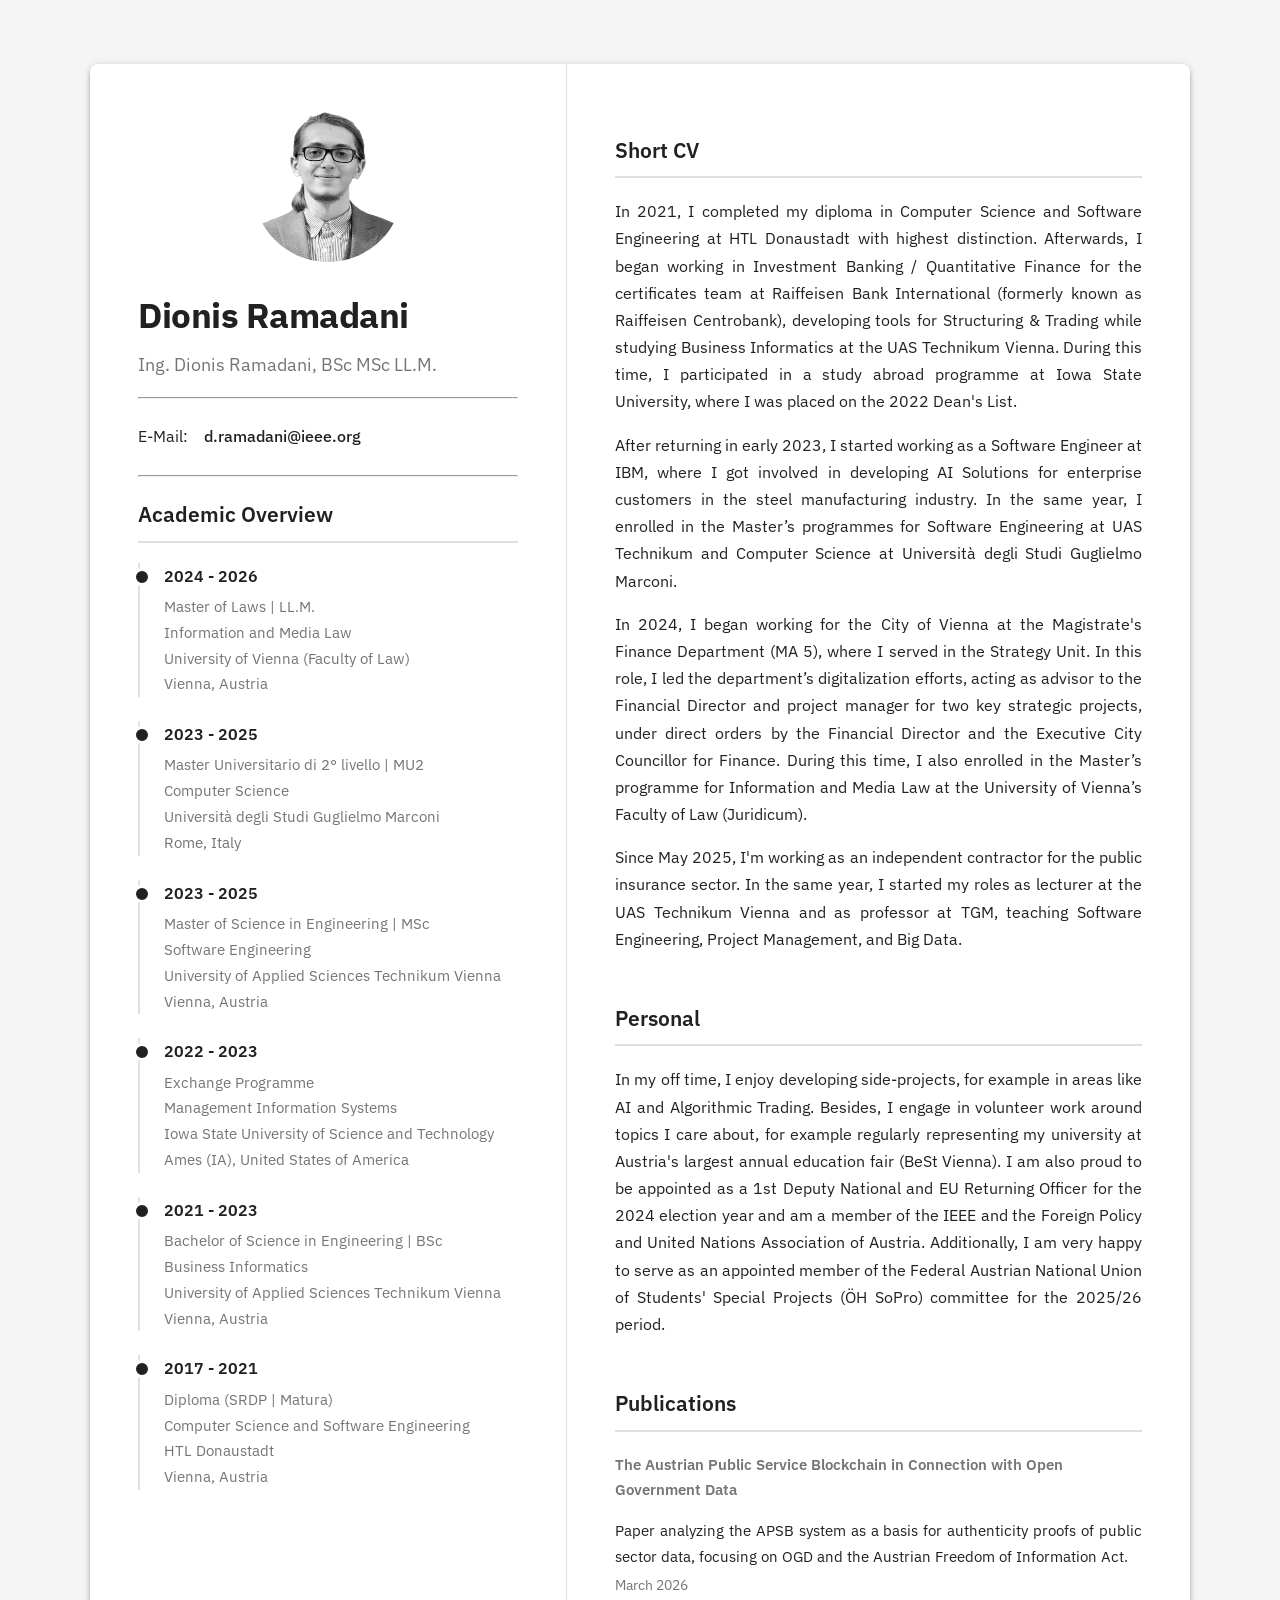
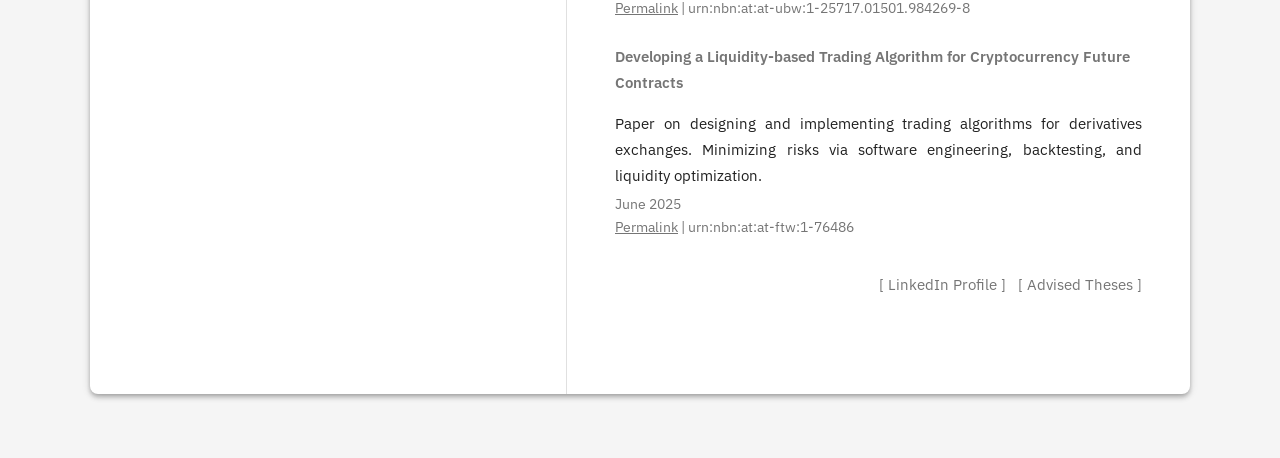
==== commit 459377a5: "Updates!" ====
--- a/index.html
+++ b/index.html
@@ -3,7 +3,7 @@
 <head>
     <meta charset="UTF-8">
     <meta name="viewport" content="width=device-width, initial-scale=1.0">
-    <title>Homepage of Dionis Ramadani</title>
+    <title>Personal Page</title>
     <link rel="icon" type="image/x-icon" href="index_files/favicon.ico">
     <link href='https://fonts.googleapis.com/css?family=IBM+Plex+Sans:400,600' rel='stylesheet'>
     <link href="index_files/style.css" rel="stylesheet" type="text/css" media="screen">
@@ -15,50 +15,68 @@
         <div class="sidebar">
             <img src="index_files/Img_RAMA.png" alt="Dionis Ramadani" class="profile-picture">
             <h1>Dionis Ramadani</h1>
-            <p class="subheading">Ing. Dionis Ramadani, BSc MSc</p>
+            <p class="subheading">Ing. Dionis Ramadani, BSc MSc LL.M.</p>
             <hr>
-            <p>Email: d.ramadani@ieee.org</p>
+            <div class="contact-links">
+                E-Mail:<a href="mailto:d.ramadani@ieee.org">d.ramadani@ieee.org</a>
+            </div>
             <hr>
 
-              <section>
+            <section>
                 <h3>Academic Overview</h3>
-                <div class="education-list">
-                    <div class="education-item">
-                        <div class="education-date">Ongoing</div>
-                        <div class="education-details">
-                            <em>LL.M.</em> in Information and Media Law at University of Vienna, Faculty of Law
-                            <br>
-                            Supervisor: Dr. Gerhard Laga
+                <div class="list-container">
+                    <div class="list-item">
+                        <div class="list-date">2024 - 2026</div>
+                        <div class="list-details">
+                            Master of Laws | LL.M. 
+                            <br> Information and Media Law 
+                            <br> University of Vienna (Faculty of Law)
+                            <br> Vienna, Austria
                         </div>
                     </div>
-                    <div class="education-item">
-                        <div class="education-date">2025</div>
-                        <div class="education-details">
-                            <em>M.Sc.</em> in Computer Science at Università degli Studi Guglielmo Marconi (Double Degree Programme)
+                    <div class="list-item">
+                        <div class="list-date">2023 - 2025</div>
+                        <div class="list-details">
+                            Master Universitario di 2° livello | MU2
+                            <br> Computer Science 
+                            <br> Università degli Studi Guglielmo Marconi
+                            <br> Rome, Italy
                         </div>
                     </div>
-                    <div class="education-item">
-                        <div class="education-date">2025</div>
-                        <div class="education-details">
-                            <em>M.Sc.</em> in Software Engineering at UAS Technikum Vienna
-                            <br>
-                            Supervisor: Dipl.-Ing. Andreas Kleinbichler
+                    <div class="list-item">
+                        <div class="list-date">2023 - 2025</div>
+                        <div class="list-details">
+                            Master of Science in Engineering | MSc
+                            <br> Software Engineering 
+                            <br> University of Applied Sciences Technikum Vienna
+                            <br> Vienna, Austria
                         </div>
                     </div>
-                    <div class="education-item">
-                        <div class="education-date">2023</div>
-                        <div class="education-details">
-                            <em>B.Sc.</em> in Business Informatics at UAS Technikum Vienna
-                            <br>
-                            Supervisor: Thomas Hrastansky, MSc
+                    <div class="list-item">
+                        <div class="list-date">2022 - 2023</div>
+                        <div class="list-details">
+                            Exchange Programme
+                            <br>Management Information Systems
+                            <br>Iowa State University of Science and Technology
+                            <br> Ames (IA), United States of America
                         </div>
                     </div>
-                    <div class="education-item">
-                        <div class="education-date">2021</div>
-                        <div class="education-details">
-                            Diploma in Computer Science and Software Engineering at HTL Donaustadt
-                            <br>
-                            Supervisor: Dipl.-Ing. Martin Tampier
+                    <div class="list-item">
+                        <div class="list-date">2021 - 2023</div>
+                        <div class="list-details">
+                            Bachelor of Science in Engineering | BSc
+                            <br> Business Informatics 
+                            <br> University of Applied Sciences Technikum Vienna
+                            <br> Vienna, Austria
+                        </div>
+                    </div>
+                    <div class="list-item">
+                        <div class="list-date">2017 - 2021</div>
+                        <div class="list-details">
+                            Diploma (SRDP | Matura) 
+                            <br> Computer Science and Software Engineering 
+                            <br> HTL Donaustadt
+                            <br> Vienna, Austria
                         </div>
                     </div>
                 </div>
@@ -69,24 +87,52 @@
             <section>
                 <h3>Short CV</h3>
                 <p>
-                    In 2021, I completed my diploma in Computer Science and Software Engineering at HTL Donaustadt with highest distinction. Afterwards, I began working in Investment Banking / Quantitative Finance at Raiffeisen Centrobank, developing tools for Structuring & Trading while studying Business Informatics at the University of Applied Sciences Technikum Vienna. During this time, I participated in a study abroad programme at Iowa State University of Science and Technology (Ames, USA), where I majored in Management Information Systems at the Ivy College of Business and was placed on the 2022 Dean's List.
+                    In 2021, I completed my diploma in Computer Science and Software Engineering at HTL Donaustadt with highest distinction. Afterwards, I began working in Investment Banking / Quantitative Finance for the certificates team at Raiffeisen Bank International (formerly known as Raiffeisen Centrobank), developing tools for Structuring & Trading while studying Business Informatics at the UAS Technikum Vienna. During this time, I participated in a study abroad programme at Iowa State University, where I was placed on the 2022 Dean's List.
                 </p>
                 <p>
-                    After returning in early 2023, I started working as a Software Engineer at IBM, where I got involved in developing AI Solutions for enterprise customers in the steel manufacturing industry. In the same year, I enrolled in the Master’s programmes for Software Engineering at UAS Technikum (Vienna, Austria) and Computer Science at Università degli Studi Guglielmo Marconi (Rome, Italy).
+                    After returning in early 2023, I started working as a Software Engineer at IBM, where I got involved in developing AI Solutions for enterprise customers in the steel manufacturing industry. In the same year, I enrolled in the Master’s programmes for Software Engineering at UAS Technikum and Computer Science at Università degli Studi Guglielmo Marconi.
                 </p>
                 <p>
-                    In 2024, I began working for the City of Vienna at the Magistrate's Finance Department (MA 5), where I served in the Strategy Unit. In this role, I led the department’s digitalization efforts, acting as advisor to the Financial Director and project manager for two key strategic projects, under direct orders by the Executive City Councillor for Finance and the Financial Director. During this time, I also enrolled in the Master’s programme for Information and Media Law at the University of Vienna’s Faculty of Law (Juridicum).
+                    In 2024, I began working for the City of Vienna at the Magistrate's Finance Department (MA 5), where I served in the Strategy Unit. In this role, I led the department’s digitalization efforts, acting as advisor to the Financial Director and project manager for two key strategic projects, under direct orders by the Financial Director and the Executive City Councillor for Finance. During this time, I also enrolled in the Master’s programme for Information and Media Law at the University of Vienna’s Faculty of Law (Juridicum).
                 </p>
                 <p>
-                    Since May 2025, I'm working as an independent contractor, developing software for the public insurance sector. In the same year, I started my roles as lecturer at the University of Applied Sciences Technikum Vienna and as professor at the TGM, a renowned technology school in Vienna. Here I teach Software Engineering with a focus on object-oriented programming, project management, and big data.
+                    Since May 2025, I'm working as an independent contractor for the public insurance sector. In the same year, I started my roles as lecturer at the UAS Technikum Vienna and as professor at TGM, teaching Software Engineering, Project Management, and Big Data.
                 </p>
             </section>
 
             <section>
                 <h3>Personal</h3>
                 <p>
-                    In my off time, I enjoy developing side-projects, for example in areas like AI and Algorithmic Trading. Besides, I engage in volunteer work around topics I care about, for example regularly representing my university at Austria's largest annual education fair (BeSt Vienna). I am also proud to be appointed as a 1st Deputy National and EU Returning Officer for the 2024 election year and am a member of the Foreign Policy and United Nations Association of Austria.
+                    In my off time, I enjoy developing side-projects, for example in areas like AI and Algorithmic Trading. Besides, I engage in volunteer work around topics I care about, for example regularly representing my university at Austria's largest annual education fair (BeSt Vienna). I am also proud to be appointed as a 1st Deputy National and EU Returning Officer for the 2024 election year and am a member of the IEEE and the Foreign Policy and United Nations Association of Austria. Additionally, I am very happy to serve as an appointed member of the Federal Austrian National Union of Students' Special Projects (ÖH SoPro) committee for the 2025/26 period.
                 </p>
+            </section>
+
+            <section>
+                <h3>Publications</h3>
+                <div class="publication-item">
+                    <span class="publication-title">The Austrian Public Service Blockchain in Connection with Open Government Data</span>
+                    <p>Paper analyzing the APSB system as a basis for authenticity proofs of public sector data, focusing on OGD and the Austrian Freedom of Information Act.</p>
+                    <div class="publication-links">
+                        <span>March 2026</span> 
+                        <br>
+                        <a href="https://ubdata.univie.ac.at/AC17827974" target="_blank">Permalink</a> | <span>urn:nbn:at:at-ubw:1-25717.01501.984269-8</span>
+                </div>
+                </div>
+                <div class="publication-item">
+                    <span class="publication-title">Developing a Liquidity-based Trading Algorithm for Cryptocurrency Future Contracts</span>
+                    <p>Paper on designing and implementing trading algorithms for derivatives exchanges. Minimizing risks via software engineering, backtesting, and liquidity optimization.</p>
+                                            
+                    <div class="publication-links">
+                        <span>June 2025</span> 
+                        <br>
+                        <a href="https://permalink.obvsg.at/ftw/AC17576041" target="_blank">Permalink</a> | <span>urn:nbn:at:at-ftw:1-76486</span>
+                    </div>
+                </div>
+                <div style="text-align: right; margin-top: 32px;">
+                    <a style="color: var(--text-secondary); text-decoration: none; font-size: 0.95em;" href="https://www.linkedin.com/in/dionis-ramadani" target="_blank">[ LinkedIn Profile ]</a>
+                    &nbsp;
+                    <a href="theses.html" style="color: var(--text-secondary); text-decoration: none; font-size: 0.95em;">[ Advised Theses ]</a>
+                </div>
             </section>
         </main>
 
--- a/index_files/style.css
+++ b/index_files/style.css
@@ -1,4 +1,3 @@
-/* ---- 1. SETUP & VARIABLES (MATERIAL GREY PALETTE) ---- */
 :root {
     --text-primary: #212121;       /* Near black for high-contrast text */
     --text-secondary: #757575;     /* Medium grey for subtitles and less important text */
@@ -7,7 +6,6 @@
     --divider-color: #e0e0e0;      /* A subtle color for borders and lines */
 }
 
-/* ---- 2. GENERAL BODY & FONT STYLING ---- */
 body {
     font-family: 'IBM Plex Sans', -apple-system, BlinkMacSystemFont, "Segoe UI", Roboto, Helvetica, Arial, sans-serif;
     line-height: 1.7;
@@ -19,7 +17,6 @@
     -moz-osx-font-smoothing: grayscale;
 }
 
-/* ---- 3. MAIN LAYOUT CONTAINER (THE "CARD") ---- */
 .resume-container {
     max-width: 1100px;
     margin: 32px auto;
@@ -32,38 +29,35 @@
     display: flex;
 }
 
-/* ---- 4. MAIN CONTENT & SIDEBAR ---- */
 .main-content {
     flex: 2;
-    padding: 26px;
+    padding: 48px;
 }
 
 .sidebar {
-    flex: 1;
+    flex: 0 0 380px;
     padding: 48px;
-    border-left: 1px solid var(--divider-color);
-}
-
-/* ---- 5. TYPOGRAPHY & SECTION STYLING ---- */
+    border-right: 1px solid var(--divider-color);
+}
+
 section {
-    margin-bottom: 40px;
+    margin-bottom: 48px;
 }
 
 h1 {
-    font-size: 2.5em;
+    font-size: 2.2em;
+    font-weight: 700;
+    margin-bottom: 4px;
+    letter-spacing: -0.5px;
+}
+
+h3 {
+    font-size: 1.3em;
     font-weight: 600;
-    margin-bottom: 4px;
-    letter-spacing: -1px;
-}
-
-h3 {
-    font-size: 1.1em;
-    font-weight: 600;
-    color: var(--text-secondary);
-    margin-bottom: 24px;
-    /* Material Design pattern for section headers */
-    text-transform: uppercase;
-    letter-spacing: 1.5px;
+    color: var(--text-primary);
+    margin-bottom: 20px;
+    padding-bottom: 8px;
+    border-bottom: 2px solid var(--divider-color);
 }
 
 p {
@@ -74,6 +68,13 @@
     color: var(--text-primary); /* Primary text in the main body */
 }
 
+.tab-pre {
+    display: inline-block;
+    margin: 0;
+    padding: 0;
+    font-family: inherit;
+    white-space: pre;
+}
 
 .subheading {
     color: var(--text-secondary);
@@ -82,7 +83,6 @@
     font-size: 1.1em;
 }
 
-/* ---- 6. SIDEBAR ELEMENTS ---- */
 .profile-picture {
     width: 150px;
     height: 150px;
@@ -92,42 +92,44 @@
     margin: 0 auto 24px;
 }
 
-.contact-info {
-    margin-top: 32px;
-    margin-bottom: 32px; /* Added for spacing */
-}
-
-.contact-info p {
-    text-align: left;
+.contact-links {
+    margin-top: 24px;
+    margin-bottom: 24px;
     display: flex;
-    align-items: center;
-    margin-bottom: 16px;
-    font-size: 0.95em;
-    color: var(--text-primary);
-}
-
-.contact-info .icon {
-    color: var(--text-secondary);
-    font-size: 1.2em;
-    width: 32px;
-    text-align: center;
-    margin-right: 16px;
-}
-
-/* ---- 7. EDUCATION LIST STYLING ---- */
-.education-list {
+    justify-content: flex-start;
+    gap: 16px;
+    font-size: 1em;
+}
+
+.contact-links a {
+    color: var(--text-primary);
+    text-decoration: none;
+    font-weight: 500;
+    transition: color 0.2s ease;
+}
+
+.contact-links a:hover {
+    color: var(--text-secondary);
+}
+
+.contact-links span {
+    color: var(--divider-color);
+}
+
+
+.list-container {
   display: flex;
   flex-direction: column;
-  gap: 24px; /* Increased gap for clarity */
-}
-
-.education-item {
+  gap: 24px;
+}
+
+.list-item {
   padding-left: 24px;
   border-left: 2px solid var(--divider-color);
   position: relative;
 }
 
-.education-item::before {
+.list-item::before {
     content: '';
     position: absolute;
     left: -7px;
@@ -139,18 +141,50 @@
     border: 3px solid var(--surface-color);
 }
 
-.education-date {
+.list-date {
   font-weight: 600;
   color: var(--text-primary);
   margin-bottom: 4px;
 }
 
-.education-details {
+.list-details {
   color: var(--text-secondary);
   font-size: 0.95em;
 }
 
-/* ---- 8. MOBILE RESPONSIVE STYLES ---- */
+.list-details strong {
+    color: var(--text-primary);
+}
+
+.publication-item {
+    margin-bottom: 24px;
+}
+
+.publication-title {
+    font-weight: 600;
+    font-size: 0.95em;
+    color: var(--text-secondary);
+    display: block;
+    margin-bottom: 4px;
+}
+
+.publication-item p {
+    font-size: 0.95em;
+    margin-bottom: 4px;
+    color: var(--text-primary);
+}
+
+.publication-links {
+    font-size: 0.85em;
+    margin-top: 4px;
+    color: var(--text-secondary);
+}
+
+.publication-links a {
+    color: var(--text-secondary);
+    text-decoration: underline;
+}
+
 @media (max-width: 900px) {
     body { padding: 0; }
     
